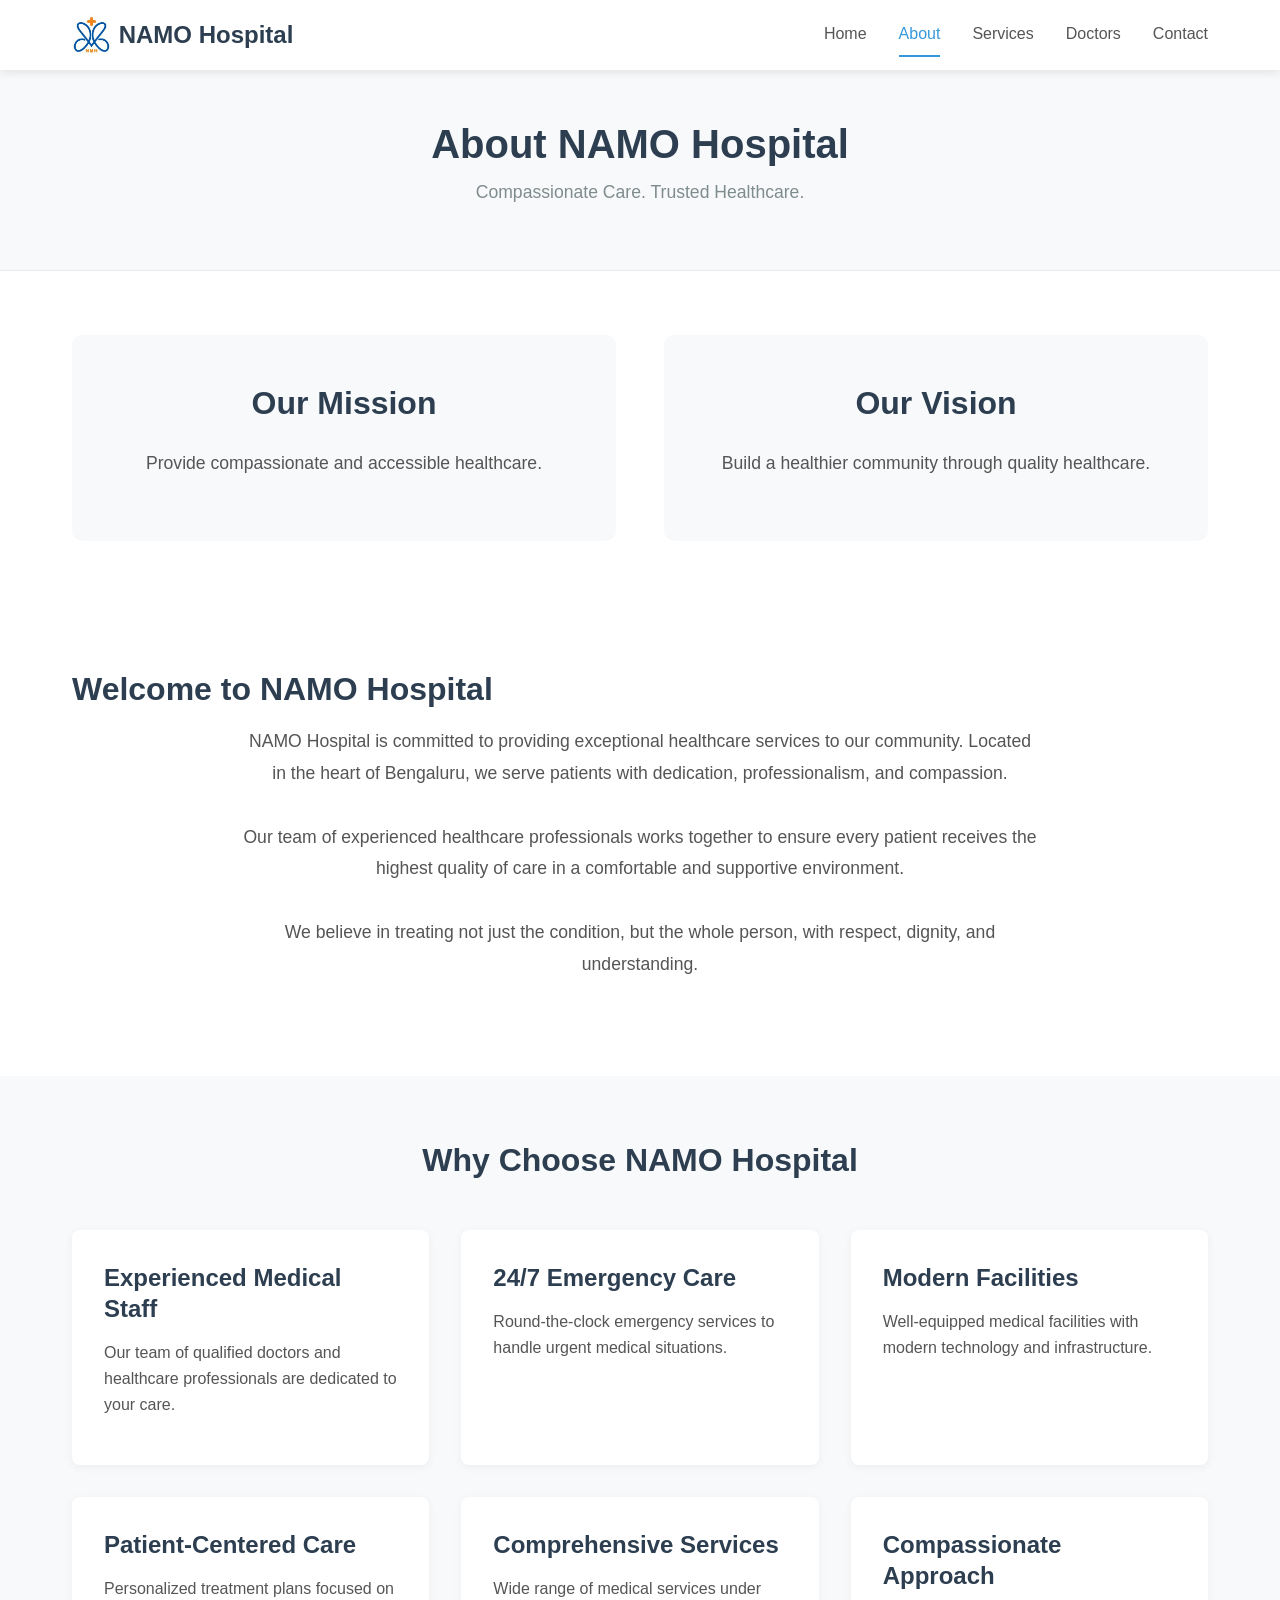
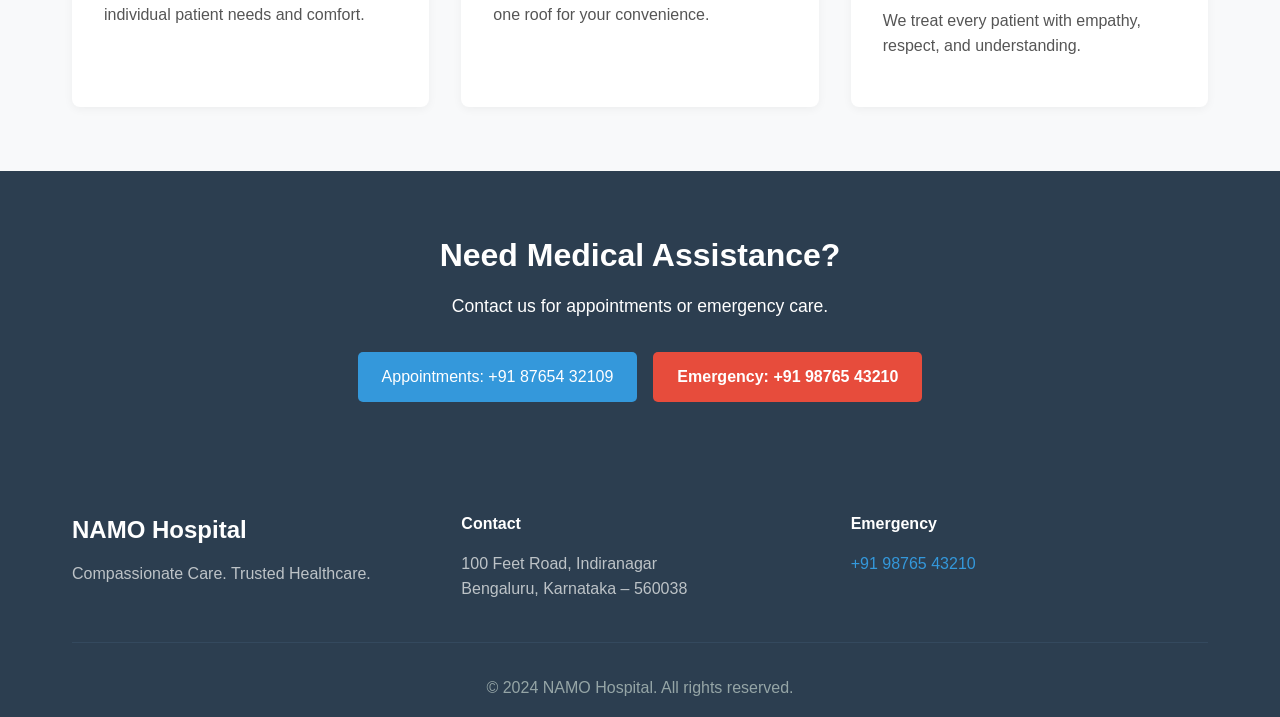
==== about.html @ e05b578f "initial commit" ====
<!DOCTYPE html>
<html lang="en">
<head>
    <meta charset="UTF-8">
    <meta name="viewport" content="width=device-width, initial-scale=1.0">
    <title>About Us - NAMO Hospital</title>
    <link rel="stylesheet" href="styles.css">
</head>
<body>
    <header>
        <nav class="navbar">
            <div class="nav-container">
                <div class="nav-logo">
                    <img src="aassests/logo.jpeg" alt="NAMO Hospital Logo">
                    <h1>NAMO Hospital</h1>
                </div>
                <div class="nav-menu">
                    <a href="index.html" class="nav-link">Home</a>
                    <a href="about.html" class="nav-link active">About</a>
                    <a href="services.html" class="nav-link">Services</a>
                    <a href="doctors.html" class="nav-link">Doctors</a>
                    <a href="contact.html" class="nav-link">Contact</a>
                </div>
                <div class="nav-toggle">
                    <span class="bar"></span>
                    <span class="bar"></span>
                    <span class="bar"></span>
                </div>
            </div>
        </nav>
    </header>

    <main>
        <!-- Page Header -->
        <section class="page-header">
            <div class="container">
                <h1>About NAMO Hospital</h1>
                <p>Compassionate Care. Trusted Healthcare.</p>
            </div>
        </section>

        <!-- Mission & Vision -->
        <section class="mission-vision">
            <div class="container">
                <div class="content-grid">
                    <div class="content-card">
                        <h2>Our Mission</h2>
                        <p>Provide compassionate and accessible healthcare.</p>
                    </div>
                    <div class="content-card">
                        <h2>Our Vision</h2>
                        <p>Build a healthier community through quality healthcare.</p>
                    </div>
                </div>
            </div>
        </section>

        <!-- Hospital Information -->
        <section class="hospital-info">
            <div class="container">
                <h2>Welcome to NAMO Hospital</h2>
                <div class="info-content">
                    <p>NAMO Hospital is committed to providing exceptional healthcare services to our community. Located in the heart of Bengaluru, we serve patients with dedication, professionalism, and compassion.</p>
                    
                    <p>Our team of experienced healthcare professionals works together to ensure every patient receives the highest quality of care in a comfortable and supportive environment.</p>
                    
                    <p>We believe in treating not just the condition, but the whole person, with respect, dignity, and understanding.</p>
                </div>
            </div>
        </section>

        <!-- Why Choose Us -->
        <section class="why-choose-us">
            <div class="container">
                <h2>Why Choose NAMO Hospital</h2>
                <div class="features-grid">
                    <div class="feature-item">
                        <h3>Experienced Medical Staff</h3>
                        <p>Our team of qualified doctors and healthcare professionals are dedicated to your care.</p>
                    </div>
                    <div class="feature-item">
                        <h3>24/7 Emergency Care</h3>
                        <p>Round-the-clock emergency services to handle urgent medical situations.</p>
                    </div>
                    <div class="feature-item">
                        <h3>Modern Facilities</h3>
                        <p>Well-equipped medical facilities with modern technology and infrastructure.</p>
                    </div>
                    <div class="feature-item">
                        <h3>Patient-Centered Care</h3>
                        <p>Personalized treatment plans focused on individual patient needs and comfort.</p>
                    </div>
                    <div class="feature-item">
                        <h3>Comprehensive Services</h3>
                        <p>Wide range of medical services under one roof for your convenience.</p>
                    </div>
                    <div class="feature-item">
                        <h3>Compassionate Approach</h3>
                        <p>We treat every patient with empathy, respect, and understanding.</p>
                    </div>
                </div>
            </div>
        </section>

        <!-- Contact CTA -->
        <section class="contact-cta">
            <div class="container">
                <div class="cta-content">
                    <h2>Need Medical Assistance?</h2>
                    <p>Contact us for appointments or emergency care.</p>
                    <div class="cta-buttons">
                        <a href="tel:+918765432109" class="btn btn-primary">Appointments: +91 87654 32109</a>
                        <a href="tel:+919876543210" class="btn btn-emergency">Emergency: +91 98765 43210</a>
                    </div>
                </div>
            </div>
        </section>
    </main>

    <footer>
        <div class="container">
            <div class="footer-content">
                <div class="footer-section">
                    <h3>NAMO Hospital</h3>
                    <p>Compassionate Care. Trusted Healthcare.</p>
                </div>
                <div class="footer-section">
                    <h4>Contact</h4>
                    <p>100 Feet Road, Indiranagar<br>
                    Bengaluru, Karnataka – 560038</p>
                </div>
                <div class="footer-section">
                    <h4>Emergency</h4>
                    <p><a href="tel:+919876543210">+91 98765 43210</a></p>
                </div>
            </div>
            <div class="footer-bottom">
                <p>&copy; 2024 NAMO Hospital. All rights reserved.</p>
            </div>
        </div>
    </footer>

    <script src="script.js"></script>
</body>
</html>
---- styles.css ----
/* NAMO Hospital - Global Stylesheet */
/* Clean, minimal, professional hospital website design */

/* CSS Reset & Base Styles */
* {
    margin: 0;
    padding: 0;
    box-sizing: border-box;
}


html {
    font-size: 16px;
    line-height: 1.6;
}

body {
    font-family: -apple-system, BlinkMacSystemFont, 'Segoe UI', Roboto, Oxygen, Ubuntu, Cantarell, sans-serif;
    color: #333;
    background-color: #fff;
}

/* Typography */
h1, h2, h3, h4, h5, h6 {
    font-weight: 600;
    line-height: 1.3;
    margin-bottom: 1rem;
    color: #2c3e50;
}

h1 {
    font-size: 2.5rem;
}

h2 {
    font-size: 2rem;
}

h3 {
    font-size: 1.5rem;
}

p {
    margin-bottom: 1rem;
    color: #555;
}

a {
    color: #3498db;
    text-decoration: none;
    transition: color 0.3s ease;
}

a:hover {
    color: #2980b9;
}

/* Layout Utilities */
.container {
    max-width: 1200px;
    margin: 0 auto;
    padding: 0 2rem;
}

.text-center {
    text-align: center;
}

/* Buttons */
.btn {
    display: inline-block;
    padding: 0.75rem 1.5rem;
    border: none;
    border-radius: 5px;
    font-size: 1rem;
    font-weight: 500;
    text-decoration: none;
    cursor: pointer;
    transition: all 0.3s ease;
}

.btn-primary {
    background-color: #3498db;
    color: white;
}

.btn-primary:hover {
    background-color: #2980b9;
    color: white;
}

.btn-secondary {
    background-color: #95a5a6;
    color: white;
}

.btn-secondary:hover {
    background-color: #7f8c8d;
    color: white;
}

.btn-emergency {
    background-color: #e74c3c;
    color: white;
    font-weight: 600;
}

.btn-emergency:hover {
    background-color: #c0392b;
    color: white;
}

.btn-appointment {
    background-color: #ffffff;
    color: #e74c3c;
    font-weight: 600;
    border: 2px solid #e74c3c;
}

.btn-appointment:hover {
    background-color: #e74c3c;
    color: #ffffff;
}

.btn-emergency-large {
    background-color: #e74c3c;
    color: white;
    font-weight: 600;
    padding: 1rem 2rem;
    font-size: 1.1rem;
}

.btn-emergency-large:hover {
    background-color: #c0392b;
    color: white;
}

/* Navigation */
.navbar {
    background-color: #fff;
    box-shadow: 0 2px 10px rgba(0, 0, 0, 0.1);
    position: fixed;
    top: 0;
    left: 0;
    right: 0;
    z-index: 1000;
}

.nav-container {
    max-width: 1200px;
    margin: 0 auto;
    padding: 0 2rem;
    display: flex;
    justify-content: space-between;
    align-items: center;
    height: 70px;
}

.nav-logo {
    display: flex;
    align-items: center;
    gap: 0.5rem;
}

.nav-logo img {
    height: 40px;
    width: auto;
}

.nav-logo h1 {
    color: #2c3e50;
    font-size: 1.5rem;
    margin-bottom: 0;
}

.nav-menu {
    display: flex;
    gap: 2rem;
}

.nav-link {
    color: #555;
    font-weight: 500;
    padding: 0.5rem 0;
    border-bottom: 2px solid transparent;
    transition: all 0.3s ease;
}

.nav-link:hover,
.nav-link.active {
    color: #3498db;
    border-bottom-color: #3498db;
}

.nav-toggle {
    display: none;
    flex-direction: column;
    cursor: pointer;
}

.nav-toggle .bar {
    width: 25px;
    height: 3px;
    background-color: #2c3e50;
    margin: 3px 0;
    transition: 0.3s;
}

/* Main Content */
main {
    margin-top: 70px;
    min-height: calc(100vh - 70px);
}

/* Hero Section */
.hero {
    background: linear-gradient(rgba(44, 62, 80, 0.7), rgba(52, 152, 219, 0.6)), url('hospital-building.jpg');
    background-size: cover;
    background-position: center;
    background-attachment: fixed;
    padding: 6rem 0;
    text-align: center;
    color: white;
    min-height: 70vh;
    display: flex;
    align-items: center;
}

.hero-content h1 {
    font-size: 3.5rem;
    color: white;
    margin-bottom: 0.5rem;
    text-shadow: 2px 2px 4px rgba(0, 0, 0, 0.5);
}

.tagline {
    font-size: 1.5rem;
    color: white;
    margin-bottom: 2.5rem;
    font-weight: 400;
    text-shadow: 1px 1px 2px rgba(0, 0, 0, 0.5);
}

.hero-buttons {
    display: flex;
    gap: 1rem;
    justify-content: center;
    flex-wrap: wrap;
}

/* Page Headers */
.page-header {
    background-color: #f8f9fa;
    padding: 3rem 0;
    text-align: center;
    border-bottom: 1px solid #e9ecef;
}

.page-header h1 {
    font-size: 2.5rem;
    margin-bottom: 0.5rem;
}

.page-header p {
    font-size: 1.1rem;
    color: #7f8c8d;
}

/* Services Overview */
.services-overview {
    padding: 4rem 0;
    background-color: #fff;
}

.services-overview h2 {
    text-align: center;
    margin-bottom: 3rem;
}

.services-grid {
    display: grid;
    grid-template-columns: repeat(auto-fit, minmax(280px, 1fr));
    gap: 2rem;
    margin-bottom: 3rem;
}

.service-card {
    background-color: #fff;
    border: 1px solid #e9ecef;
    border-radius: 8px;
    padding: 2rem;
    text-align: center;
    transition: transform 0.3s ease, box-shadow 0.3s ease;
}

.service-card:hover {
    transform: translateY(-5px);
    box-shadow: 0 10px 30px rgba(0, 0, 0, 0.1);
}

.service-card h3 {
    color: #2c3e50;
    margin-bottom: 1rem;
}

.service-icon {
    font-size: 3rem;
    margin-bottom: 1rem;
}

/* Emergency Section */
.emergency-section {
    background-color: #e74c3c;
    color: white;
    padding: 3rem 0;
    text-align: center;
}

.emergency-section h2 {
    color: white;
    margin-bottom: 1rem;
}

.emergency-section p {
    color: white;
    margin-bottom: 2rem;
}

.emergency-note {
    margin-top: 1rem;
    font-size: 0.9rem;
    opacity: 0.9;
}

/* Emergency Care Section (Services Page) */
.emergency-care-section {
    padding: 3rem 0;
    background-color: #f8f9fa;
}

.emergency-care-card {
    background-color: #e74c3c;
    color: white;
    padding: 3rem;
    border-radius: 10px;
    text-align: center;
    max-width: 600px;
    margin: 0 auto;
}

.emergency-care-card h2 {
    color: white;
    margin-bottom: 1rem;
}

.emergency-care-card p {
    color: white;
    margin-bottom: 1rem;
}

.emergency-number {
    display: block;
    font-size: 2rem;
    font-weight: 700;
    color: white;
    text-decoration: none;
    margin: 1rem 0;
}

.emergency-number:hover {
    color: #f1c40f;
}

.availability {
    font-size: 1.1rem;
    font-weight: 500;
    margin-top: 1rem;
}

/* Services Section */
.services-section {
    padding: 4rem 0;
}

.services-section h2 {
    text-align: center;
    margin-bottom: 3rem;
}

/* Contact Info */
.contact-info {
    padding: 4rem 0;
    background-color: #f8f9fa;
}

.contact-grid {
    display: grid;
    grid-template-columns: repeat(auto-fit, minmax(300px, 1fr));
    gap: 2rem;
}

.contact-item {
    text-align: center;
    padding: 2rem;
}

.contact-item h3 {
    margin-bottom: 1rem;
}

.contact-item a {
    color: #3498db;
    font-weight: 600;
}

/* Mission & Vision */
.mission-vision {
    padding: 4rem 0;
    background-color: #fff;
}

.content-grid {
    display: grid;
    grid-template-columns: repeat(auto-fit, minmax(400px, 1fr));
    gap: 3rem;
}

.content-card {
    background-color: #f8f9fa;
    padding: 3rem;
    border-radius: 10px;
    text-align: center;
}

.content-card h2 {
    color: #2c3e50;
    margin-bottom: 1.5rem;
}

.content-card p {
    font-size: 1.1rem;
    color: #555;
}

/* Hospital Info */
.hospital-info {
    padding: 4rem 0;
}

.info-content {
    max-width: 800px;
    margin: 0 auto;
    text-align: center;
}

.info-content p {
    font-size: 1.1rem;
    line-height: 1.8;
    margin-bottom: 2rem;
}

/* Why Choose Us */
.why-choose-us {
    padding: 4rem 0;
    background-color: #f8f9fa;
}

.why-choose-us h2 {
    text-align: center;
    margin-bottom: 3rem;
}

.features-grid {
    display: grid;
    grid-template-columns: repeat(auto-fit, minmax(350px, 1fr));
    gap: 2rem;
}

.feature-item {
    background-color: white;
    padding: 2rem;
    border-radius: 8px;
    box-shadow: 0 2px 10px rgba(0, 0, 0, 0.05);
}

.feature-item h3 {
    color: #2c3e50;
    margin-bottom: 1rem;
}

/* Doctors Section */
.doctors-section {
    padding: 4rem 0;
}

.doctors-section h2 {
    text-align: center;
    margin-bottom: 3rem;
}

.doctors-grid {
    display: grid;
    grid-template-columns: repeat(auto-fit, minmax(250px, 1fr));
    gap: 2rem;
}

.doctor-card {
    background-color: #fff;
    border: 1px solid #e9ecef;
    border-radius: 10px;
    padding: 2rem;
    text-align: center;
    transition: transform 0.3s ease, box-shadow 0.3s ease;
}

.doctor-card:hover {
    transform: translateY(-5px);
    box-shadow: 0 10px 30px rgba(0, 0, 0, 0.1);
}

.doctor-image {
    margin-bottom: 1.5rem;
}

.doctor-placeholder {
    width: 80px;
    height: 80px;
    background-color: #f8f9fa;
    border-radius: 50%;
    display: flex;
    align-items: center;
    justify-content: center;
    margin: 0 auto;
    font-size: 2.5rem;
}

.doctor-image img {
    width: 140px;
    height: 140px;
    object-fit: cover;
    object-position: top center;
    background-color: #f8f9fa;
    border-radius: 50%;
    margin: 0 auto;
    display: block;
    border: 3px solid #f8f9fa;
    box-shadow: 0 2px 8px rgba(0, 0, 0, 0.1);
}

.doctor-image img[src*="dr-rahul-sharma"] {
    background-color: #ffffff;
}

.doctor-info h3 {
    color: #2c3e50;
    margin-bottom: 0.5rem;
}

.specialization {
    color: #3498db;
    font-weight: 500;
    margin-bottom: 0;
}

/* Contact CTA */
.contact-cta, .appointment-cta {
    padding: 4rem 0;
    background-color: #2c3e50;
    color: white;
    text-align: center;
}

.contact-cta h2, .appointment-cta h2 {
    color: white;
    margin-bottom: 1rem;
}

.contact-cta p, .appointment-cta p {
    color: white;
    margin-bottom: 2rem;
    font-size: 1.1rem;
}

.cta-buttons {
    display: flex;
    gap: 1rem;
    justify-content: center;
    flex-wrap: wrap;
}

/* Contact Page Specific */
.emergency-contact {
    padding: 3rem 0;
    background-color: #f8f9fa;
}

.emergency-card {
    background-color: #e74c3c;
    color: white;
    padding: 3rem;
    border-radius: 10px;
    text-align: center;
    max-width: 500px;
    margin: 0 auto;
}

.emergency-card h2 {
    color: white;
    margin-bottom: 1rem;
}

.emergency-card p {
    color: white;
    margin-bottom: 1rem;
}

.contact-info-section {
    padding: 4rem 0;
}

.contact-icon {
    font-size: 3rem;
    margin-bottom: 1rem;
}

.contact-note {
    font-size: 0.9rem;
    color: #7f8c8d;
    margin-bottom: 0;
}

.hospital-hours {
    padding: 3rem 0;
    background-color: #f8f9fa;
}

.hours-card {
    background-color: white;
    padding: 3rem;
    border-radius: 10px;
    text-align: center;
    max-width: 600px;
    margin: 0 auto;
    box-shadow: 0 2px 10px rgba(0, 0, 0, 0.05);
}

/* Contact Form */
.contact-form-section {
    padding: 4rem 0;
}

.contact-form-section h2 {
    text-align: center;
    margin-bottom: 3rem;
}

.form-container {
    max-width: 700px;
    margin: 0 auto;
}

.contact-form {
    background-color: #f8f9fa;
    padding: 3rem;
    border-radius: 10px;
    margin-bottom: 2rem;
}

.form-row {
    display: grid;
    grid-template-columns: 1fr 1fr;
    gap: 1rem;
}

.form-group {
    margin-bottom: 1.5rem;
}

.form-group label {
    display: block;
    margin-bottom: 0.5rem;
    font-weight: 600;
    color: #2c3e50;
}

.form-group input,
.form-group select,
.form-group textarea {
    width: 100%;
    padding: 0.75rem;
    border: 1px solid #ddd;
    border-radius: 5px;
    font-size: 1rem;
    transition: border-color 0.3s ease;
}

.form-group input:focus,
.form-group select:focus,
.form-group textarea:focus {
    outline: none;
    border-color: #3498db;
}

.form-note {
    background-color: #f8f9fa;
    padding: 2rem;
    border-radius: 8px;
    border-left: 4px solid #3498db;
}

.quick-contact {
    margin-top: 1rem;
}

.quick-contact p {
    margin-bottom: 0.5rem;
}

.quick-contact a {
    font-weight: 600;
}

/* Footer */
footer {
    background-color: #2c3e50;
    color: white;
    padding: 3rem 0 1rem;
}

.footer-content {
    display: grid;
    grid-template-columns: repeat(auto-fit, minmax(250px, 1fr));
    gap: 2rem;
    margin-bottom: 2rem;
}

.footer-section h3,
.footer-section h4 {
    color: white;
    margin-bottom: 1rem;
}

.footer-section p {
    color: #bdc3c7;
    margin-bottom: 0.5rem;
}

.footer-section a {
    color: #3498db;
}

.footer-section a:hover {
    color: #2980b9;
}

.footer-bottom {
    text-align: center;
    padding-top: 2rem;
    border-top: 1px solid #34495e;
}

.footer-bottom p {
    color: #95a5a6;
    margin-bottom: 0;
}

/* Responsive Design */
@media (max-width: 768px) {
    .nav-menu {
        position: fixed;
        left: -100%;
        top: 70px;
        flex-direction: column;
        background-color: white;
        width: 100%;
        text-align: center;
        transition: 0.3s;
        box-shadow: 0 10px 27px rgba(0, 0, 0, 0.05);
        padding: 2rem 0;
        gap: 1rem;
    }

    .nav-menu.active {
        left: 0;
    }

    .nav-logo {
        gap: 0.3rem;
    }

    .nav-logo img {
        height: 30px;
    }

    .nav-logo h1 {
        font-size: 1.2rem;
    }

    .nav-toggle {
        display: flex;
    }

    .nav-toggle.active .bar:nth-child(2) {
        opacity: 0;
    }

    .nav-toggle.active .bar:nth-child(1) {
        transform: translateY(8px) rotate(45deg);
    }

    .nav-toggle.active .bar:nth-child(3) {
        transform: translateY(-8px) rotate(-45deg);
    }

    .container {
        padding: 0 1rem;
    }

    .hero {
        background-attachment: scroll;
        min-height: 60vh;
        padding: 4rem 0;
    }

    .hero-content h1 {
        font-size: 2.5rem;
    }

    .tagline {
        font-size: 1.3rem;
    }

    .hero-buttons {
        flex-direction: column;
        align-items: center;
    }

    .services-grid {
        grid-template-columns: 1fr;
    }

    .content-grid {
        grid-template-columns: 1fr;
    }

    .doctors-grid {
        grid-template-columns: repeat(auto-fit, minmax(200px, 1fr));
    }

    .form-row {
        grid-template-columns: 1fr;
    }

    .cta-buttons {
        flex-direction: column;
        align-items: center;
    }

    .footer-content {
        grid-template-columns: 1fr;
        text-align: center;
    }
}

@media (max-width: 480px) {
    .hero {
        min-height: 50vh;
        padding: 3rem 0;
    }

    .hero-content h1 {
        font-size: 2rem;
    }

    .tagline {
        font-size: 1.1rem;
    }

    .nav-logo h1 {
        font-size: 1rem;
    }

    .nav-logo img {
        height: 25px;
    }

    h1 {
        font-size: 2rem;
    }

    h2 {
        font-size: 1.5rem;
    }

    .btn {
        padding: 0.5rem 1rem;
        font-size: 0.9rem;
    }

    .contact-form,
    .emergency-care-card,
    .emergency-card,
    .hours-card {
        padding: 2rem;
    }

    .doctors-grid {
        grid-template-columns: 1fr;
    }
}
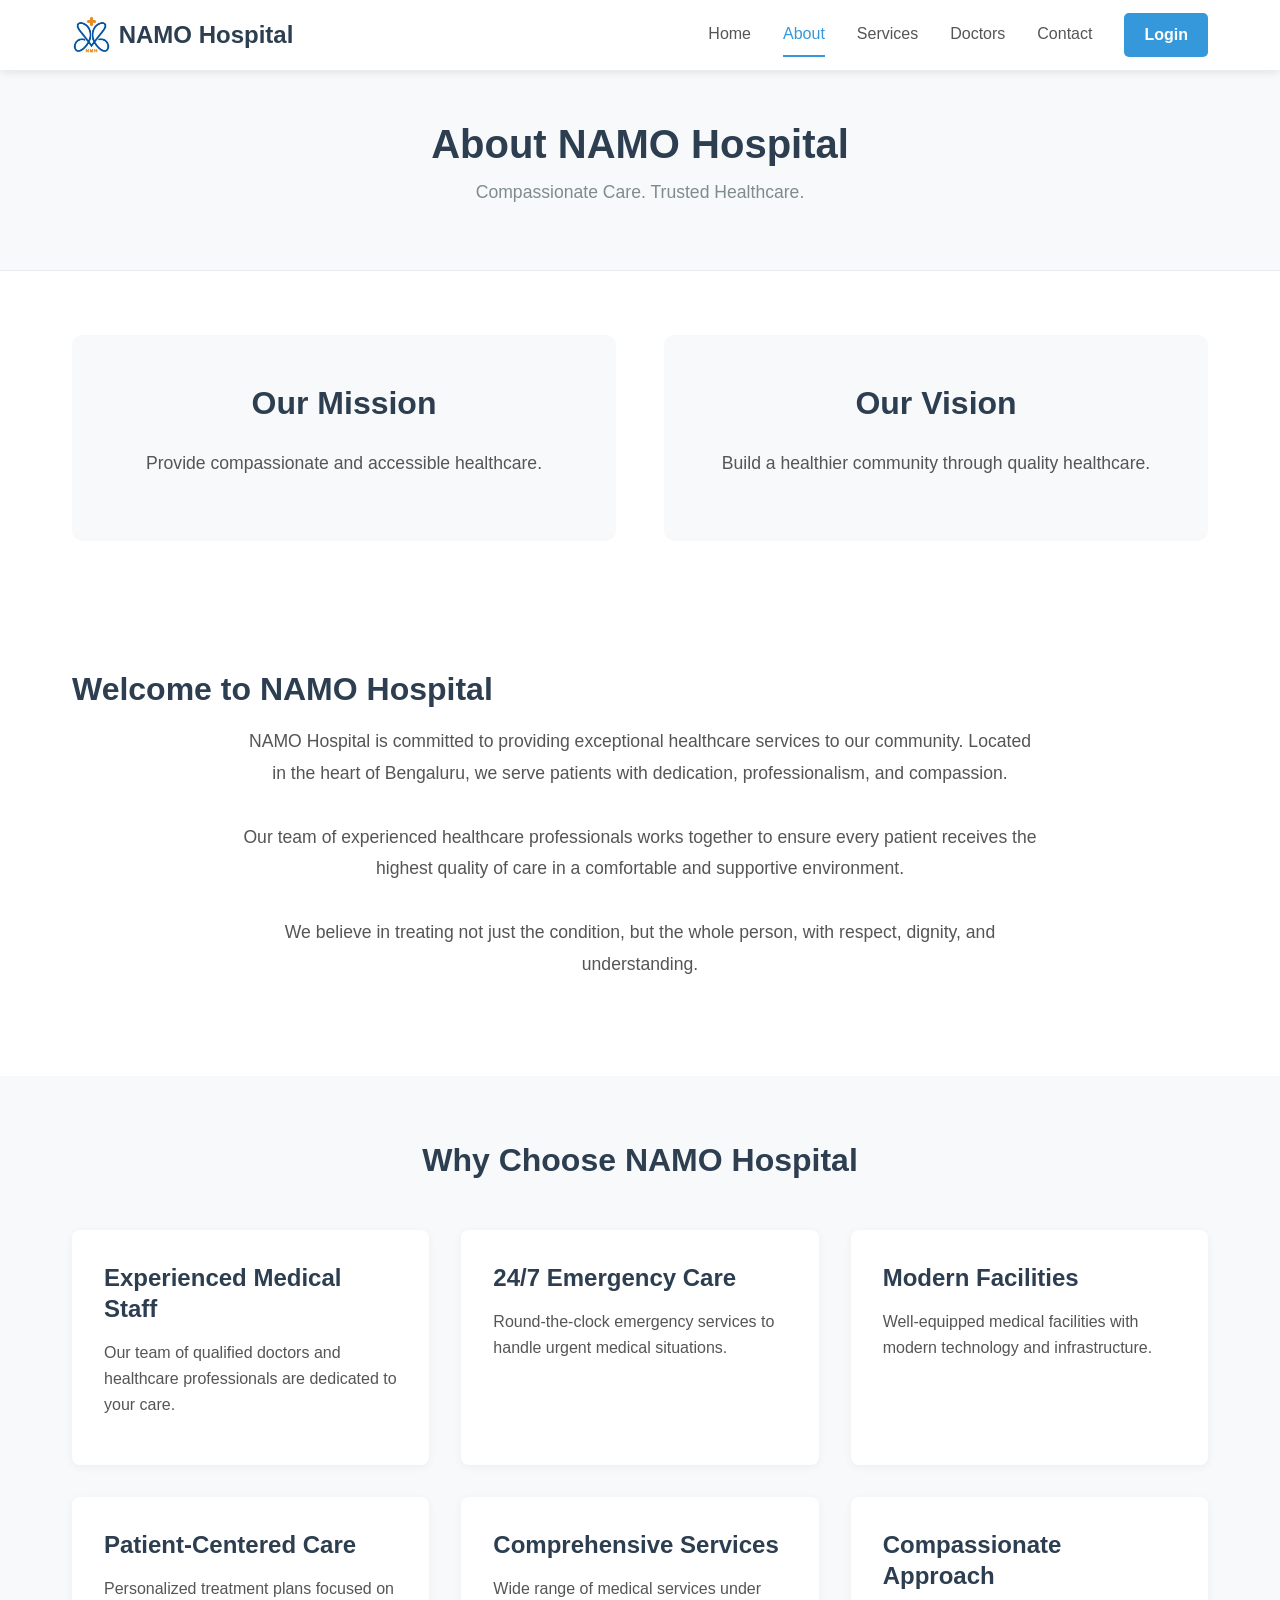
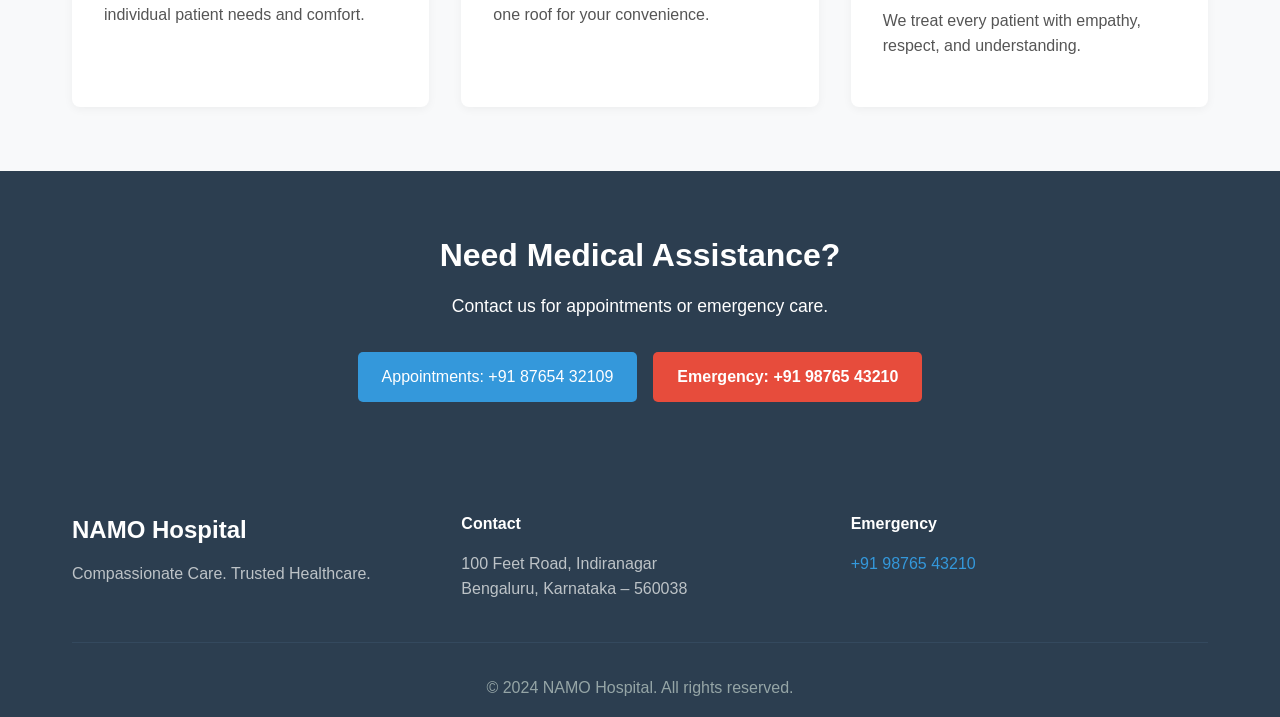
==== commit 30b3c7c0: "Update Namo Hospitals website" ====
--- a/about.html
+++ b/about.html
@@ -20,6 +20,7 @@
                     <a href="services.html" class="nav-link">Services</a>
                     <a href="doctors.html" class="nav-link">Doctors</a>
                     <a href="contact.html" class="nav-link">Contact</a>
+                    <button type="button" class="nav-login-btn" id="loginBtn">Login</button>
                 </div>
                 <div class="nav-toggle">
                     <span class="bar"></span>
@@ -140,6 +141,58 @@
         </div>
     </footer>
 
+    <!-- Login / Patient Status Modal -->
+    <div class="modal-overlay" id="loginModal">
+        <div class="modal-box">
+            <button type="button" class="modal-close" id="modalClose" aria-label="Close">&times;</button>
+
+            <!-- Step 1: Login -->
+            <div class="modal-step" id="loginStep">
+                <h2>Staff Login</h2>
+                <p class="modal-subtitle">Sign in to look up patient status.</p>
+                <form id="loginForm">
+                    <div class="form-group">
+                        <label for="loginUser">Username</label>
+                        <input type="text" id="loginUser" name="loginUser" required>
+                    </div>
+                    <div class="form-group">
+                        <label for="loginPass">Password</label>
+                        <input type="password" id="loginPass" name="loginPass" required>
+                    </div>
+                    <p class="modal-hint">Demo login &mdash; username: <strong>admin</strong>, password: <strong>namo123</strong></p>
+                    <button type="submit" class="btn btn-primary modal-btn-full">Login</button>
+                </form>
+            </div>
+
+            <!-- Step 2: Patient Search -->
+            <div class="modal-step" id="searchStep" style="display:none;">
+                <h2>Find Patient</h2>
+                <p class="modal-subtitle">Enter the patient details to check their status.</p>
+                <form id="patientForm">
+                    <div class="form-row">
+                        <div class="form-group">
+                            <label for="pName">First Name</label>
+                            <input type="text" id="pName" name="pName" required>
+                        </div>
+                        <div class="form-group">
+                            <label for="pSurname">Surname</label>
+                            <input type="text" id="pSurname" name="pSurname" required>
+                        </div>
+                    </div>
+                    <div class="form-group">
+                        <label for="pDate">Appointment Date <span class="optional-tag">(optional)</span></label>
+                        <input type="date" id="pDate" name="pDate">
+                    </div>
+                    <button type="submit" class="btn btn-primary modal-btn-full">Check Status</button>
+                    <button type="button" class="btn btn-secondary modal-btn-full" id="logoutBtn">Logout</button>
+                </form>
+
+                <!-- Result -->
+                <div class="patient-result" id="patientResult" style="display:none;"></div>
+            </div>
+        </div>
+    </div>
+
     <script src="script.js"></script>
 </body>
 </html>
--- a/styles.css
+++ b/styles.css
@@ -137,7 +137,9 @@
 
 /* Navigation */
 .navbar {
-    background-color: #fff;
+    background-color: rgba(255, 255, 255, 0.6);
+    backdrop-filter: blur(10px);
+    -webkit-backdrop-filter: blur(10px);
     box-shadow: 0 2px 10px rgba(0, 0, 0, 0.1);
     position: fixed;
     top: 0;
@@ -907,4 +909,288 @@
     .doctors-grid {
         grid-template-columns: 1fr;
     }
-}+}
+
+/* ============================================= */
+/* Login Button + Patient Status Modal           */
+/* ============================================= */
+
+/* Navbar Login Button */
+.nav-login-btn {
+    background-color: #3498db;
+    color: #fff;
+    border: none;
+    padding: 0.5rem 1.25rem;
+    border-radius: 5px;
+    font-size: 1rem;
+    font-weight: 600;
+    cursor: pointer;
+    font-family: inherit;
+    transition: background-color 0.3s ease;
+}
+
+.nav-login-btn:hover {
+    background-color: #2980b9;
+}
+
+/* Modal Overlay */
+.modal-overlay {
+    display: none;
+    position: fixed;
+    top: 0;
+    left: 0;
+    right: 0;
+    bottom: 0;
+    background-color: rgba(44, 62, 80, 0.6);
+    z-index: 2000;
+    justify-content: center;
+    align-items: flex-start;
+    padding: 2rem 1rem;
+    overflow-y: auto;
+}
+
+.modal-overlay.active {
+    display: flex;
+}
+
+/* Modal Box */
+.modal-box {
+    background-color: #fff;
+    border-radius: 10px;
+    padding: 2.5rem;
+    max-width: 480px;
+    width: 100%;
+    position: relative;
+    box-shadow: 0 10px 40px rgba(0, 0, 0, 0.2);
+    margin: auto;
+}
+
+.modal-box h2 {
+    color: #2c3e50;
+    margin-bottom: 0.5rem;
+    text-align: center;
+}
+
+.modal-subtitle {
+    text-align: center;
+    color: #7f8c8d;
+    margin-bottom: 1.5rem;
+}
+
+.modal-close {
+    position: absolute;
+    top: 1rem;
+    right: 1.25rem;
+    background: none;
+    border: none;
+    font-size: 1.75rem;
+    line-height: 1;
+    color: #95a5a6;
+    cursor: pointer;
+    transition: color 0.3s ease;
+}
+
+.modal-close:hover {
+    color: #e74c3c;
+}
+
+.modal-hint {
+    font-size: 0.85rem;
+    color: #7f8c8d;
+    background-color: #f8f9fa;
+    padding: 0.6rem 0.8rem;
+    border-radius: 5px;
+    border-left: 3px solid #3498db;
+    margin-bottom: 1.25rem;
+}
+
+.modal-btn-full {
+    width: 100%;
+    margin-top: 0.5rem;
+}
+
+.optional-tag {
+    font-weight: 400;
+    font-size: 0.85rem;
+    color: #95a5a6;
+}
+
+.modal-error {
+    color: #e74c3c;
+    font-weight: 600;
+    text-align: center;
+    margin-top: 1rem;
+    margin-bottom: 0;
+}
+
+/* Choice step (Patient Details / Appointments) */
+/* Login role tabs */
+.login-tabs {
+    display: flex;
+    gap: 0.5rem;
+    margin-bottom: 1.5rem;
+    background-color: #f1f3f5;
+    padding: 0.3rem;
+    border-radius: 8px;
+}
+
+.login-tab {
+    flex: 1;
+    padding: 0.6rem 0.5rem;
+    border: none;
+    background: transparent;
+    border-radius: 6px;
+    font-family: inherit;
+    font-size: 0.95rem;
+    font-weight: 600;
+    color: #7f8c8d;
+    cursor: pointer;
+    transition: background-color 0.2s ease, color 0.2s ease;
+}
+
+.login-tab.active {
+    background-color: #fff;
+    color: #2c3e50;
+    box-shadow: 0 1px 3px rgba(0, 0, 0, 0.12);
+}
+
+/* Choice step (Patient Details / Appointments) */
+.choice-grid {
+    display: grid;
+    grid-template-columns: 1fr 1fr;
+    gap: 1rem;
+    margin-bottom: 1.25rem;
+}
+
+.choice-card {
+    display: flex;
+    flex-direction: column;
+    align-items: center;
+    text-align: center;
+    gap: 0.4rem;
+    background-color: #f8f9fa;
+    border: 2px solid #e9ecef;
+    border-radius: 10px;
+    padding: 1.5rem 1rem;
+    cursor: pointer;
+    font-family: inherit;
+    transition: border-color 0.2s ease, transform 0.2s ease, box-shadow 0.2s ease;
+}
+
+.choice-card:hover {
+    border-color: #3498db;
+    transform: translateY(-3px);
+    box-shadow: 0 6px 18px rgba(52, 152, 219, 0.18);
+}
+
+.choice-icon {
+    font-size: 2rem;
+    line-height: 1;
+}
+
+.choice-title {
+    font-size: 1.05rem;
+    font-weight: 700;
+    color: #2c3e50;
+}
+
+.choice-desc {
+    font-size: 0.85rem;
+    color: #7f8c8d;
+}
+
+/* Patient Result Card */
+.patient-result {
+    margin-top: 1.75rem;
+    border-top: 1px solid #e9ecef;
+    padding-top: 1.5rem;
+}
+
+.patient-card {
+    background-color: #f8f9fa;
+    border-radius: 8px;
+    padding: 1.5rem;
+    border-left: 4px solid #3498db;
+}
+
+.patient-card + .patient-card {
+    margin-top: 1rem;
+}
+
+.result-count {
+    font-weight: 600;
+    color: #2c3e50;
+    margin-bottom: 1rem;
+}
+
+.patient-card h3 {
+    color: #2c3e50;
+    margin-bottom: 1rem;
+}
+
+.patient-detail {
+    display: flex;
+    justify-content: space-between;
+    gap: 1rem;
+    padding: 0.5rem 0;
+    border-bottom: 1px dashed #e0e0e0;
+}
+
+.patient-detail:last-child {
+    border-bottom: none;
+}
+
+.patient-detail .label {
+    color: #7f8c8d;
+    font-weight: 500;
+}
+
+.patient-detail .value {
+    color: #2c3e50;
+    font-weight: 600;
+    text-align: right;
+}
+
+.status-badge {
+    display: inline-block;
+    padding: 0.25rem 0.75rem;
+    border-radius: 20px;
+    font-size: 0.85rem;
+    font-weight: 700;
+    color: #fff;
+}
+
+.status-in-hospital {
+    background-color: #e67e22;
+}
+
+.status-discharged {
+    background-color: #27ae60;
+}
+
+.patient-not-found {
+    background-color: #fdecea;
+    border-left: 4px solid #e74c3c;
+    border-radius: 8px;
+    padding: 1.25rem;
+    color: #c0392b;
+    text-align: center;
+    font-weight: 500;
+}
+
+/* Modal responsive */
+@media (max-width: 768px) {
+    /* Keep the login button visible with the hamburger, or inside the menu */
+    .nav-menu .nav-login-btn {
+        width: 60%;
+        margin: 0 auto;
+    }
+
+    .modal-box {
+        padding: 2rem 1.5rem;
+    }
+
+    .choice-grid {
+        grid-template-columns: 1fr;
+    }
+}
